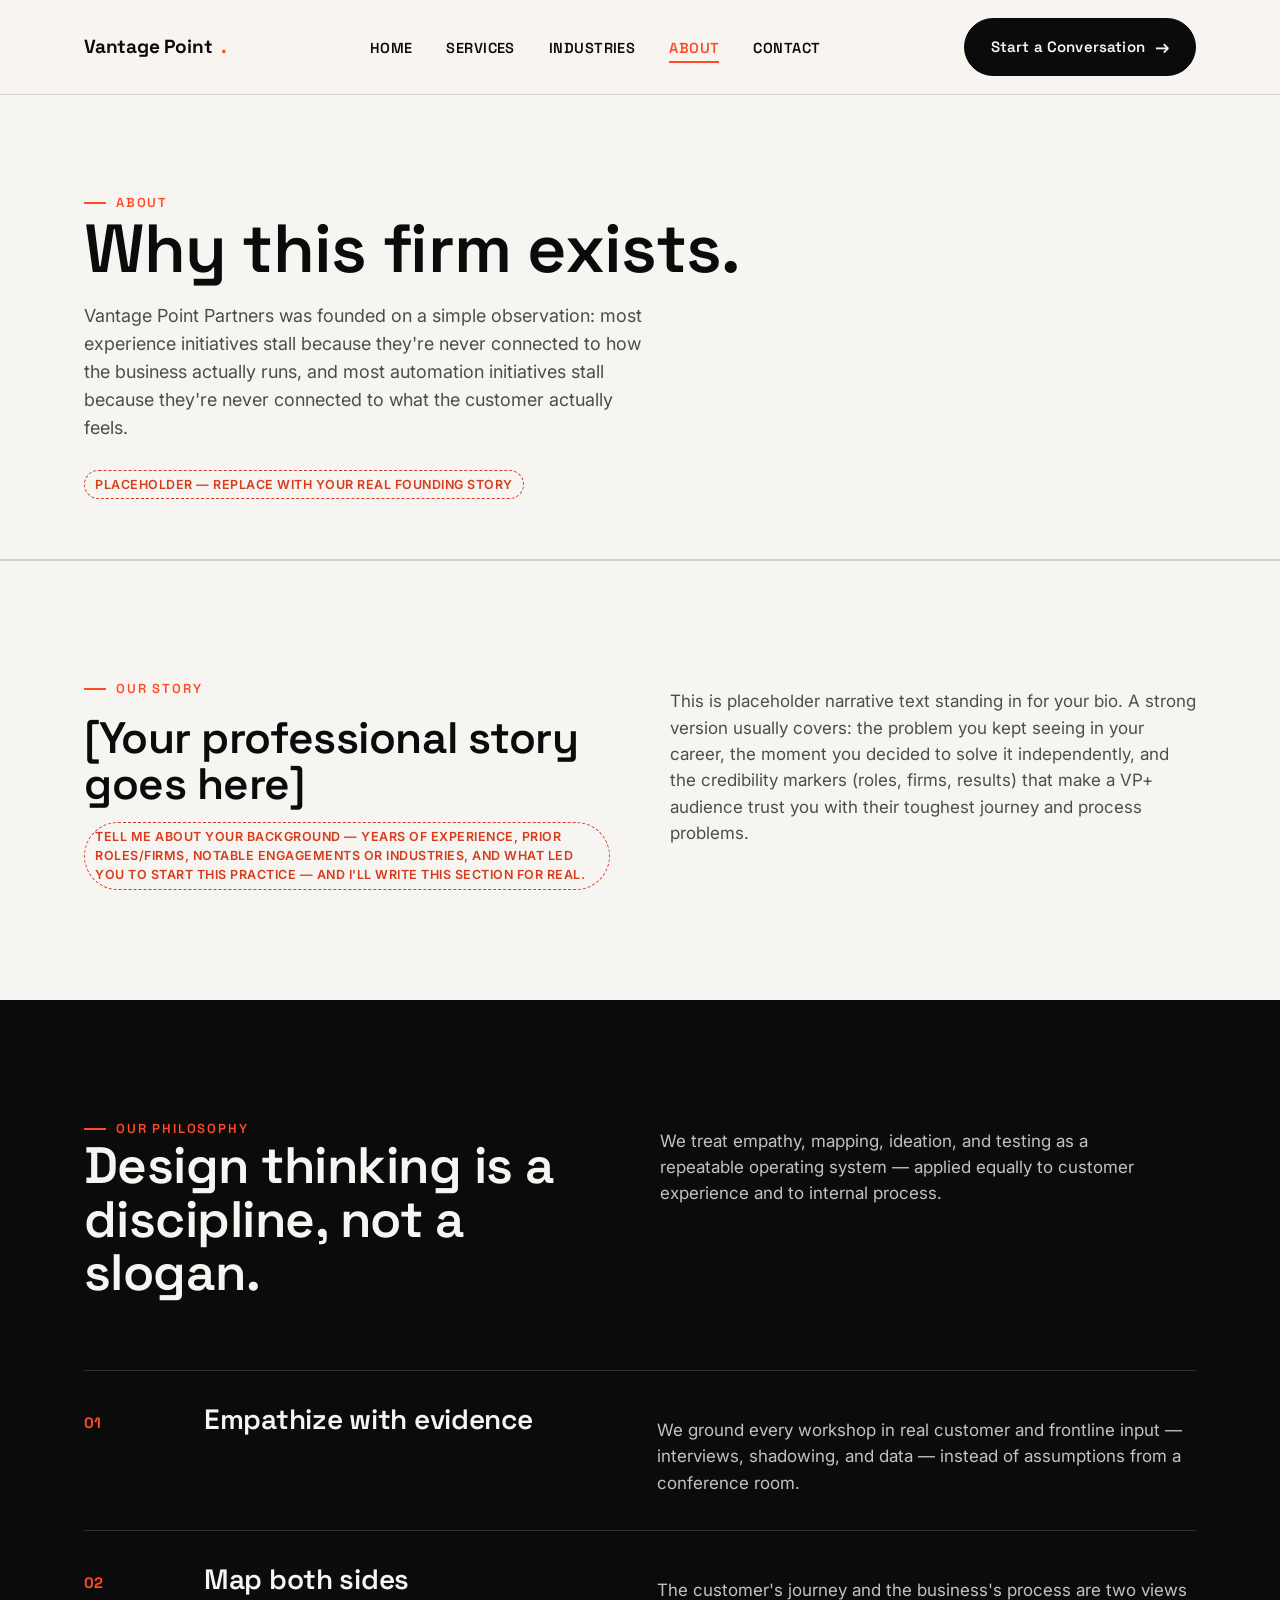
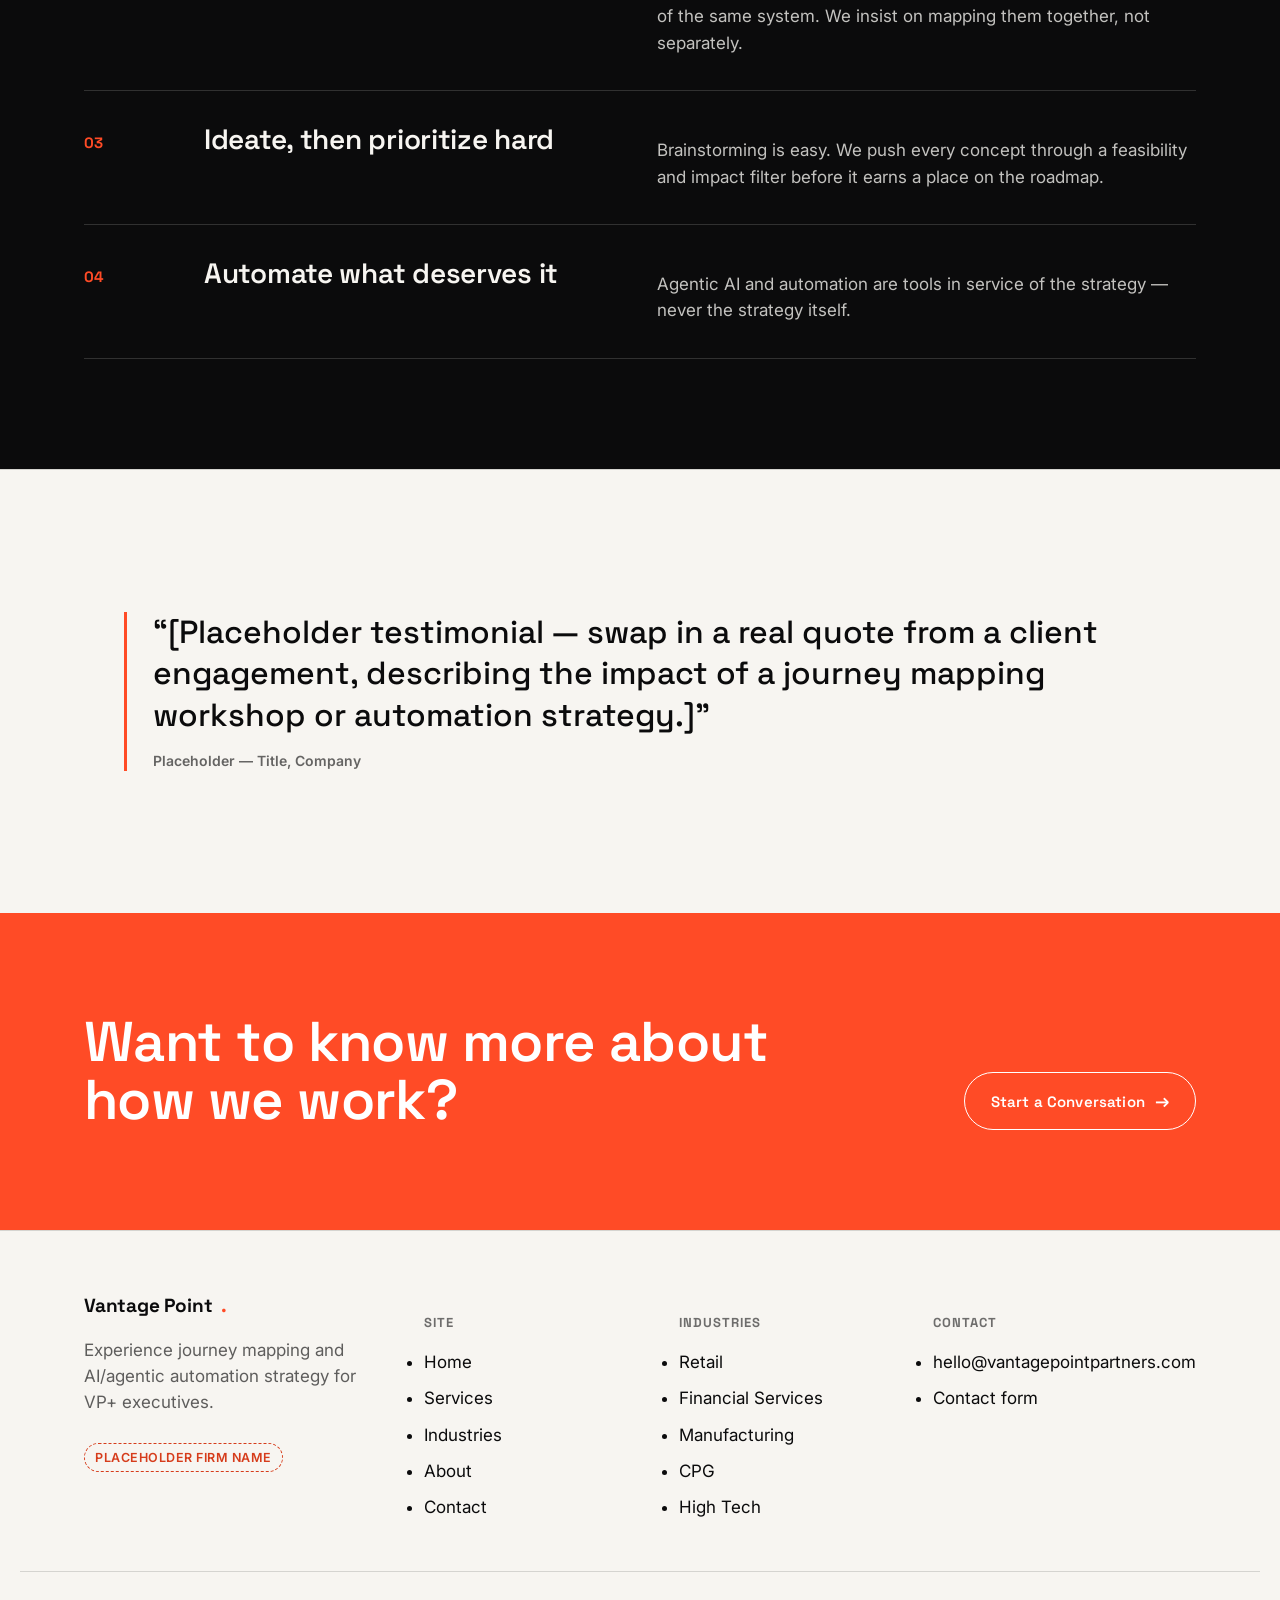
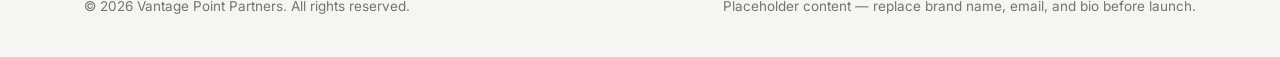
==== about.html @ 5ef2bce4 "Add initial consulting website (frog.co-inspired multi-page site) Five-page static site: Home, Servi" ====
<!DOCTYPE html>
<html lang="en">
<head>
<meta charset="UTF-8">
<meta name="viewport" content="width=device-width, initial-scale=1.0">
<title>About — Vantage Point Partners</title>
<meta name="description" content="Our story, approach, and philosophy behind design-thinking experience workshops and AI automation strategy.">
<link rel="icon" href="data:image/svg+xml,<svg xmlns=%22http://www.w3.org/2000/svg%22 viewBox=%220 0 100 100%22><rect width=%22100%22 height=%22100%22 fill=%22%230b0b0c%22/><rect x=%2246%22 y=%2218%22 width=%228%22 height=%2264%22 fill=%22%23ff4b26%22/></svg>">
<link rel="preconnect" href="https://fonts.googleapis.com">
<link rel="preconnect" href="https://fonts.gstatic.com" crossorigin>
<link href="https://fonts.googleapis.com/css2?family=Inter:wght@400;500;600;700&family=Space+Grotesk:wght@500;600;700&display=swap" rel="stylesheet">
<link rel="stylesheet" href="styles.css">
</head>
<body>

<header class="site-header">
  <nav class="nav">
    <a class="brand" href="index.html">Vantage Point<span class="dot">.</span></a>
    <ul class="nav-links" id="nav-links">
      <li><a href="index.html">Home</a></li>
      <li><a href="services.html">Services</a></li>
      <li><a href="industries.html">Industries</a></li>
      <li><a href="about.html" aria-current="page">About</a></li>
      <li><a href="contact.html">Contact</a></li>
    </ul>
    <div class="nav-cta">
      <a class="btn btn-solid" href="contact.html">Start a Conversation <span class="btn-arrow">&rarr;</span></a>
      <button class="nav-toggle" aria-label="Toggle menu" aria-expanded="false">
        <span></span><span></span><span></span>
      </button>
    </div>
  </nav>
</header>

<main>

  <section class="page-hero">
    <div class="wrap">
      <span class="eyebrow">About</span>
      <h1>Why this firm exists.</h1>
      <p class="lede">Vantage Point Partners was founded on a simple observation: most experience initiatives stall because they're never connected to how the business actually runs, and most automation initiatives stall because they're never connected to what the customer actually feels.</p>
      <span class="placeholder-flag">Placeholder — replace with your real founding story</span>
    </div>
  </section>

  <section class="section-border-top">
    <div class="wrap split">
      <div>
        <span class="eyebrow">Our Story</span>
        <h2 style="font-size:clamp(28px,3.6vw,44px); margin-top:16px;">[Your professional story goes here]</h2>
        <div class="placeholder-flag" style="margin-top:14px;">
          Tell me about your background — years of experience, prior roles/firms, notable engagements or industries, and what led you to start this practice — and I'll write this section for real.
        </div>
      </div>
      <div>
        <p style="color:color-mix(in srgb, var(--ink) 72%, var(--paper)); max-width:56ch;">
          This is placeholder narrative text standing in for your bio. A strong version usually covers: the problem you kept seeing in your career, the moment you decided to solve it independently, and the credibility markers (roles, firms, results) that make a VP+ audience trust you with their toughest journey and process problems.
        </p>
      </div>
    </div>
  </section>

  <!-- Philosophy -->
  <section class="section-dark section-border-top">
    <div class="wrap">
      <div class="section-head">
        <div>
          <span class="eyebrow">Our Philosophy</span>
          <h2>Design thinking is a discipline, not a slogan.</h2>
        </div>
        <p class="desc">We treat empathy, mapping, ideation, and testing as a repeatable operating system — applied equally to customer experience and to internal process.</p>
      </div>
      <div class="row-list">
        <div class="row-item">
          <span class="idx">01</span>
          <h3>Empathize with evidence</h3>
          <p>We ground every workshop in real customer and frontline input — interviews, shadowing, and data — instead of assumptions from a conference room.</p>
        </div>
        <div class="row-item">
          <span class="idx">02</span>
          <h3>Map both sides</h3>
          <p>The customer's journey and the business's process are two views of the same system. We insist on mapping them together, not separately.</p>
        </div>
        <div class="row-item">
          <span class="idx">03</span>
          <h3>Ideate, then prioritize hard</h3>
          <p>Brainstorming is easy. We push every concept through a feasibility and impact filter before it earns a place on the roadmap.</p>
        </div>
        <div class="row-item">
          <span class="idx">04</span>
          <h3>Automate what deserves it</h3>
          <p>Agentic AI and automation are tools in service of the strategy — never the strategy itself.</p>
        </div>
      </div>
    </div>
  </section>

  <section class="section-border-top">
    <div class="wrap">
      <blockquote class="pull-quote">
        &ldquo;[Placeholder testimonial — swap in a real quote from a client engagement, describing the impact of a journey mapping workshop or automation strategy.]&rdquo;
        <cite>Placeholder — Title, Company</cite>
      </blockquote>
    </div>
  </section>

  <section class="banner">
    <div class="wrap banner-row">
      <h2>Want to know more about how we work?</h2>
      <a class="btn" href="contact.html">Start a Conversation <span class="btn-arrow">&rarr;</span></a>
    </div>
  </section>

</main>

<footer class="site-footer">
  <div class="wrap footer-grid">
    <div>
      <a class="brand" href="index.html">Vantage Point<span class="dot">.</span></a>
      <p style="margin-top:16px; max-width:32ch; color:color-mix(in srgb, var(--ink) 65%, var(--paper));">Experience journey mapping and AI/agentic automation strategy for VP+ executives.</p>
      <span class="placeholder-flag">Placeholder firm name</span>
    </div>
    <div>
      <h5>Site</h5>
      <ul>
        <li><a href="index.html">Home</a></li>
        <li><a href="services.html">Services</a></li>
        <li><a href="industries.html">Industries</a></li>
        <li><a href="about.html">About</a></li>
        <li><a href="contact.html">Contact</a></li>
      </ul>
    </div>
    <div>
      <h5>Industries</h5>
      <ul>
        <li><a href="industries.html#retail">Retail</a></li>
        <li><a href="industries.html#financial-services">Financial Services</a></li>
        <li><a href="industries.html#manufacturing">Manufacturing</a></li>
        <li><a href="industries.html#cpg">CPG</a></li>
        <li><a href="industries.html#high-tech">High Tech</a></li>
      </ul>
    </div>
    <div>
      <h5>Contact</h5>
      <ul>
        <li><a href="mailto:hello@vantagepointpartners.com">hello@vantagepointpartners.com</a></li>
        <li><a href="contact.html">Contact form</a></li>
      </ul>
    </div>
  </div>
  <div class="wrap footer-bottom">
    <span>&copy; 2026 Vantage Point Partners. All rights reserved.</span>
    <span>Placeholder content — replace brand name, email, and bio before launch.</span>
  </div>
</footer>

<script src="script.js"></script>
</body>
</html>
---- styles.css ----
/* ==========================================================================
   Vantage Point Partners — shared design system
   PLACEHOLDER BRAND: "Vantage Point Partners" is a placeholder name.
   Swap it via find-and-replace across all .html files once you have a real
   firm name, then update --brand-name usage sites as needed.
   ========================================================================== */

:root {
  --ink: #0b0b0c;
  --paper: #f7f5f1;
  --paper-2: #efeae2;
  --white: #ffffff;
  --signal: #ff4b26;
  --signal-dim: #d63c1b;
  --line: rgba(11, 11, 12, 0.14);
  --line-strong: rgba(11, 11, 12, 0.28);

  --font-display: "Space Grotesk", "Helvetica Neue", Arial, sans-serif;
  --font-body: "Inter", "Helvetica Neue", Arial, sans-serif;

  --max: 1240px;
  --gutter: clamp(20px, 5vw, 64px);
}

@media (prefers-color-scheme: dark) {
  :root:not([data-theme="light"]) {
    --ink: #f2f0ec;
    --paper: #0b0b0c;
    --paper-2: #161617;
    --white: #131313;
    --line: rgba(242, 240, 236, 0.16);
    --line-strong: rgba(242, 240, 236, 0.3);
  }
}
:root[data-theme="dark"] {
  --ink: #f2f0ec;
  --paper: #0b0b0c;
  --paper-2: #161617;
  --white: #131313;
  --line: rgba(242, 240, 236, 0.16);
  --line-strong: rgba(242, 240, 236, 0.3);
}

* { box-sizing: border-box; }
html { scroll-behavior: smooth; }
body {
  margin: 0;
  background: var(--paper);
  color: var(--ink);
  font-family: var(--font-body);
  font-size: 17px;
  line-height: 1.55;
  -webkit-font-smoothing: antialiased;
}

h1, h2, h3, h4 {
  font-family: var(--font-display);
  font-weight: 600;
  line-height: 1.05;
  margin: 0;
  letter-spacing: -0.01em;
}

a { color: inherit; text-decoration: none; }
img { max-width: 100%; display: block; }
ul { margin: 0; padding: 0; }

.wrap {
  max-width: var(--max);
  margin: 0 auto;
  padding: 0 var(--gutter);
}

.eyebrow {
  display: inline-flex;
  align-items: center;
  gap: 10px;
  font-family: var(--font-display);
  font-size: 13px;
  font-weight: 600;
  letter-spacing: 0.14em;
  text-transform: uppercase;
  color: var(--signal);
}
.eyebrow::before {
  content: "";
  width: 22px;
  height: 2px;
  background: var(--signal);
  display: inline-block;
}

.btn {
  display: inline-flex;
  align-items: center;
  gap: 10px;
  font-family: var(--font-display);
  font-weight: 600;
  font-size: 15px;
  letter-spacing: 0.01em;
  padding: 14px 26px;
  border-radius: 999px;
  border: 1.5px solid var(--ink);
  background: transparent;
  color: var(--ink);
  cursor: pointer;
  transition: transform 0.18s ease, background 0.18s ease, color 0.18s ease;
}
.btn:hover { transform: translateY(-2px); }
.btn-solid {
  background: var(--ink);
  color: var(--paper);
  border-color: var(--ink);
}
.btn-signal {
  background: var(--signal);
  border-color: var(--signal);
  color: var(--white);
}
.btn-signal:hover { background: var(--signal-dim); }
.btn-arrow { font-size: 18px; transition: transform 0.18s ease; }
.btn:hover .btn-arrow { transform: translateX(3px); }

/* ---------- Header / Nav ---------- */
.site-header {
  position: sticky;
  top: 0;
  z-index: 100;
  background: color-mix(in srgb, var(--paper) 88%, transparent);
  backdrop-filter: saturate(160%) blur(10px);
  border-bottom: 1px solid var(--line);
}
.nav {
  display: flex;
  align-items: center;
  justify-content: space-between;
  padding: 18px var(--gutter);
  max-width: var(--max);
  margin: 0 auto;
}
.brand {
  font-family: var(--font-display);
  font-weight: 700;
  font-size: 19px;
  letter-spacing: -0.01em;
  display: flex;
  align-items: baseline;
  gap: 8px;
}
.brand .dot { color: var(--signal); }

.nav-links {
  display: flex;
  align-items: center;
  gap: 34px;
  list-style: none;
}
.nav-links a {
  font-family: var(--font-display);
  font-weight: 600;
  font-size: 14.5px;
  letter-spacing: 0.03em;
  text-transform: uppercase;
  position: relative;
  padding: 6px 0;
}
.nav-links a::after {
  content: "";
  position: absolute;
  left: 0; bottom: 0;
  width: 0; height: 2px;
  background: var(--signal);
  transition: width 0.2s ease;
}
.nav-links a:hover::after,
.nav-links a[aria-current="page"]::after { width: 100%; }
.nav-links a[aria-current="page"] { color: var(--signal); }

.nav-cta { display: flex; align-items: center; gap: 18px; }
.nav-toggle {
  display: none;
  flex-direction: column;
  gap: 5px;
  background: none;
  border: none;
  cursor: pointer;
  padding: 6px;
}
.nav-toggle span {
  width: 24px; height: 2px; background: var(--ink); display: block;
}

@media (max-width: 900px) {
  .nav-links {
    position: fixed; inset: 68px 0 0 0;
    background: var(--paper);
    flex-direction: column;
    align-items: flex-start;
    gap: 0;
    padding: 10px var(--gutter) 40px;
    transform: translateY(-8px);
    opacity: 0;
    pointer-events: none;
    transition: opacity 0.2s ease, transform 0.2s ease;
    border-bottom: 1px solid var(--line);
  }
  .nav-links.open { opacity: 1; transform: translateY(0); pointer-events: auto; }
  .nav-links li { width: 100%; border-bottom: 1px solid var(--line); }
  .nav-links a { display: block; padding: 18px 0; font-size: 17px; }
  .nav-toggle { display: flex; }
  .nav-cta .btn-solid { display: none; }
}

/* ---------- Hero ---------- */
.hero {
  padding: clamp(60px, 10vw, 130px) 0 clamp(50px, 8vw, 90px);
  border-bottom: 1px solid var(--line);
}
.hero-grid {
  display: grid;
  grid-template-columns: 1.4fr 1fr;
  gap: 48px;
  align-items: end;
}
.hero h1 {
  font-size: clamp(42px, 6.2vw, 88px);
  letter-spacing: -0.02em;
}
.hero .lede {
  font-size: clamp(17px, 1.6vw, 20px);
  max-width: 46ch;
  color: color-mix(in srgb, var(--ink) 74%, var(--paper));
  margin-top: 22px;
}
.hero-actions {
  display: flex;
  gap: 16px;
  margin-top: 34px;
  flex-wrap: wrap;
}
.hero-aside {
  display: flex;
  flex-direction: column;
  gap: 16px;
  padding-bottom: 6px;
}
.stat {
  border-top: 1px solid var(--line-strong);
  padding-top: 12px;
}
.stat .num {
  font-family: var(--font-display);
  font-size: clamp(26px, 3vw, 34px);
  font-weight: 700;
  color: var(--signal);
}
.stat .label {
  font-size: 13.5px;
  color: color-mix(in srgb, var(--ink) 62%, var(--paper));
}

@media (max-width: 820px) {
  .hero-grid { grid-template-columns: 1fr; }
}

/* ---------- Section scaffolding ---------- */
section { padding: clamp(60px, 9vw, 110px) 0; }
.section-border-top { border-top: 1px solid var(--line); }
.section-dark {
  background: var(--ink);
  color: var(--paper);
}
.section-dark .eyebrow { color: var(--signal); }
.section-head {
  display: grid;
  grid-template-columns: 1fr 1fr;
  gap: 40px;
  align-items: start;
  margin-bottom: clamp(40px, 6vw, 70px);
}
.section-head h2 {
  font-size: clamp(30px, 4vw, 52px);
}
.section-head .desc {
  font-size: 17px;
  color: color-mix(in srgb, var(--ink) 70%, var(--paper));
  max-width: 44ch;
}
.section-dark .section-head .desc { color: color-mix(in srgb, var(--paper) 78%, var(--ink)); }
@media (max-width: 820px) {
  .section-head { grid-template-columns: 1fr; }
}

/* ---------- Numbered rows (services / process) ---------- */
.row-list { border-top: 1px solid var(--line); }
.row-item {
  display: grid;
  grid-template-columns: 90px 1.1fr 1.4fr;
  gap: 30px;
  padding: 34px 0;
  border-bottom: 1px solid var(--line);
  align-items: start;
}
.row-item .idx {
  font-family: var(--font-display);
  font-weight: 700;
  font-size: 15px;
  color: var(--signal);
  padding-top: 6px;
}
.row-item h3 { font-size: clamp(22px, 2.4vw, 28px); }
.row-item p { margin: 12px 0 0; color: color-mix(in srgb, var(--ink) 72%, var(--paper)); }
.section-dark .row-item p { color: color-mix(in srgb, var(--paper) 78%, var(--ink)); }
.section-dark .row-list, .section-dark .row-item { border-color: rgba(247,245,241,0.16); }
@media (max-width: 820px) {
  .row-item { grid-template-columns: 1fr; gap: 12px; }
}

/* ---------- Card grid ---------- */
.card-grid {
  display: grid;
  grid-template-columns: repeat(3, 1fr);
  gap: 2px;
  background: var(--line);
  border: 1px solid var(--line);
}
.card {
  background: var(--paper);
  padding: 34px;
  display: flex;
  flex-direction: column;
  gap: 14px;
  min-height: 220px;
  transition: background 0.2s ease;
}
.card:hover { background: var(--paper-2); }
.card .tag {
  font-family: var(--font-display);
  font-size: 12.5px;
  font-weight: 700;
  letter-spacing: 0.1em;
  text-transform: uppercase;
  color: var(--signal);
}
.card h4 { font-size: 20px; }
.card p { margin: 0; font-size: 15px; color: color-mix(in srgb, var(--ink) 70%, var(--paper)); }
@media (max-width: 900px) {
  .card-grid { grid-template-columns: repeat(2, 1fr); }
}
@media (max-width: 640px) {
  .card-grid { grid-template-columns: 1fr; }
}

/* ---------- Industry strip ---------- */
.industry-grid {
  display: grid;
  grid-template-columns: repeat(5, 1fr);
  border-top: 1px solid var(--line);
  border-left: 1px solid var(--line);
}
.industry-cell {
  border-right: 1px solid var(--line);
  border-bottom: 1px solid var(--line);
  padding: 30px 22px;
  min-height: 190px;
  display: flex;
  flex-direction: column;
  justify-content: space-between;
  gap: 16px;
  position: relative;
  overflow: hidden;
}
.industry-cell::before {
  content: "";
  position: absolute; inset: 0;
  background: var(--signal);
  transform: translateY(101%);
  transition: transform 0.28s cubic-bezier(.4,0,.2,1);
  z-index: 0;
}
.industry-cell:hover::before { transform: translateY(0); }
.industry-cell > * { position: relative; z-index: 1; }
.industry-cell:hover { color: var(--white); }
.industry-cell .num { font-family: var(--font-display); font-size: 13px; color: var(--signal); font-weight: 700; }
.industry-cell:hover .num { color: var(--white); }
.industry-cell h4 { font-size: 18px; }
.industry-cell .mode {
  font-size: 12px;
  letter-spacing: 0.06em;
  text-transform: uppercase;
  color: color-mix(in srgb, var(--ink) 55%, var(--paper));
  font-weight: 600;
}
.industry-cell:hover .mode { color: rgba(255,255,255,0.85); }
@media (max-width: 980px) { .industry-grid { grid-template-columns: repeat(2, 1fr); } }
@media (max-width: 560px) { .industry-grid { grid-template-columns: 1fr; } }

/* ---------- Pull quote / CTA banner ---------- */
.banner {
  background: var(--signal);
  color: var(--white);
  padding: clamp(60px, 8vw, 100px) 0;
}
.banner h2 {
  font-size: clamp(30px, 4.4vw, 56px);
  max-width: 22ch;
}
.banner-row {
  display: flex;
  justify-content: space-between;
  align-items: flex-end;
  gap: 30px;
  flex-wrap: wrap;
}
.banner .btn { border-color: var(--white); color: var(--white); }
.banner .btn:hover { background: var(--white); color: var(--signal); }

/* ---------- Process timeline (services page) ---------- */
.timeline { position: relative; padding-left: 26px; border-left: 2px solid var(--line-strong); }
.tl-item { padding-bottom: 44px; position: relative; }
.tl-item:last-child { padding-bottom: 0; }
.tl-item::before {
  content: "";
  position: absolute; left: -32px; top: 4px;
  width: 12px; height: 12px; border-radius: 50%;
  background: var(--signal);
  border: 3px solid var(--paper);
}
.tl-item .tl-label {
  font-family: var(--font-display);
  font-weight: 700;
  font-size: 13px;
  letter-spacing: 0.08em;
  text-transform: uppercase;
  color: var(--signal);
  margin-bottom: 6px;
  display: block;
}
.tl-item h3 { font-size: 22px; margin-bottom: 8px; }
.tl-item p { color: color-mix(in srgb, var(--ink) 72%, var(--paper)); max-width: 62ch; }

/* ---------- Two-col text block ---------- */
.split {
  display: grid;
  grid-template-columns: 1fr 1fr;
  gap: 60px;
  align-items: start;
}
@media (max-width: 820px) { .split { grid-template-columns: 1fr; } }

.pull-quote {
  font-family: var(--font-display);
  font-size: clamp(22px, 2.6vw, 32px);
  font-weight: 500;
  line-height: 1.3;
  border-left: 3px solid var(--signal);
  padding-left: 26px;
}
.pull-quote cite {
  display: block;
  margin-top: 16px;
  font-family: var(--font-body);
  font-style: normal;
  font-size: 14px;
  font-weight: 600;
  color: color-mix(in srgb, var(--ink) 62%, var(--paper));
}

.placeholder-flag {
  display: inline-block;
  margin-top: 10px;
  font-size: 12.5px;
  font-weight: 600;
  letter-spacing: 0.04em;
  text-transform: uppercase;
  color: var(--signal-dim);
  border: 1px dashed var(--signal-dim);
  padding: 4px 10px;
  border-radius: 999px;
}

/* ---------- Value list (checkmarks) ---------- */
.check-list { list-style: none; display: flex; flex-direction: column; gap: 16px; }
.check-list li { display: flex; gap: 14px; align-items: flex-start; }
.check-list .mark {
  flex-shrink: 0;
  width: 22px; height: 22px;
  border-radius: 50%;
  background: var(--signal);
  color: var(--white);
  font-size: 13px;
  display: flex; align-items: center; justify-content: center;
  font-weight: 700;
  margin-top: 2px;
}

/* ---------- Contact page ---------- */
.contact-grid {
  display: grid;
  grid-template-columns: 1fr 1.15fr;
  gap: 60px;
}
@media (max-width: 900px) { .contact-grid { grid-template-columns: 1fr; } }

.contact-info dl {
  margin: 28px 0 0;
  display: flex;
  flex-direction: column;
  gap: 18px;
}
.contact-info dt {
  font-family: var(--font-display);
  font-size: 12.5px;
  letter-spacing: 0.08em;
  text-transform: uppercase;
  color: var(--signal);
  font-weight: 700;
}
.contact-info dd {
  margin: 4px 0 0;
  font-size: 17px;
}

.form-field { margin-bottom: 22px; }
.form-field label {
  display: block;
  font-family: var(--font-display);
  font-size: 13px;
  font-weight: 600;
  letter-spacing: 0.04em;
  text-transform: uppercase;
  margin-bottom: 8px;
}
.form-field input,
.form-field select,
.form-field textarea {
  width: 100%;
  border: none;
  border-bottom: 1.5px solid var(--line-strong);
  background: transparent;
  padding: 12px 2px;
  font-family: var(--font-body);
  font-size: 16px;
  color: var(--ink);
  transition: border-color 0.18s ease;
}
.form-field input:focus,
.form-field select:focus,
.form-field textarea:focus {
  outline: none;
  border-color: var(--signal);
}
.form-row { display: grid; grid-template-columns: 1fr 1fr; gap: 20px; }
@media (max-width: 560px) { .form-row { grid-template-columns: 1fr; } }
.form-note {
  font-size: 13.5px;
  color: color-mix(in srgb, var(--ink) 60%, var(--paper));
  margin-top: 14px;
}
.form-status {
  margin-top: 18px;
  font-size: 14.5px;
  font-weight: 600;
  display: none;
}
.form-status.visible { display: block; }
.form-status.ok { color: #1a7f4b; }
.form-status.err { color: var(--signal-dim); }

/* ---------- Footer ---------- */
.site-footer {
  border-top: 1px solid var(--line);
  padding: 60px 0 40px;
}
.footer-grid {
  display: grid;
  grid-template-columns: 1.4fr 1fr 1fr 1fr;
  gap: 40px;
}
.footer-grid h5 {
  font-family: var(--font-display);
  font-size: 13px;
  letter-spacing: 0.08em;
  text-transform: uppercase;
  margin-bottom: 16px;
  color: color-mix(in srgb, var(--ink) 58%, var(--paper));
}
.footer-grid ul { display: flex; flex-direction: column; gap: 10px; }
.footer-grid a:hover { color: var(--signal); }
.footer-bottom {
  margin-top: 50px;
  padding-top: 24px;
  border-top: 1px solid var(--line);
  display: flex;
  justify-content: space-between;
  flex-wrap: wrap;
  gap: 12px;
  font-size: 13.5px;
  color: color-mix(in srgb, var(--ink) 55%, var(--paper));
}
@media (max-width: 820px) {
  .footer-grid { grid-template-columns: 1fr 1fr; }
}

/* ---------- Page hero (non-home) ---------- */
.page-hero {
  padding: clamp(50px, 8vw, 90px) 0 clamp(40px, 6vw, 60px);
  border-bottom: 1px solid var(--line);
}
.page-hero h1 { font-size: clamp(38px, 5.6vw, 68px); max-width: 18ch; }
.page-hero .lede { margin-top: 18px; font-size: 18px; max-width: 52ch; color: color-mix(in srgb, var(--ink) 72%, var(--paper)); }
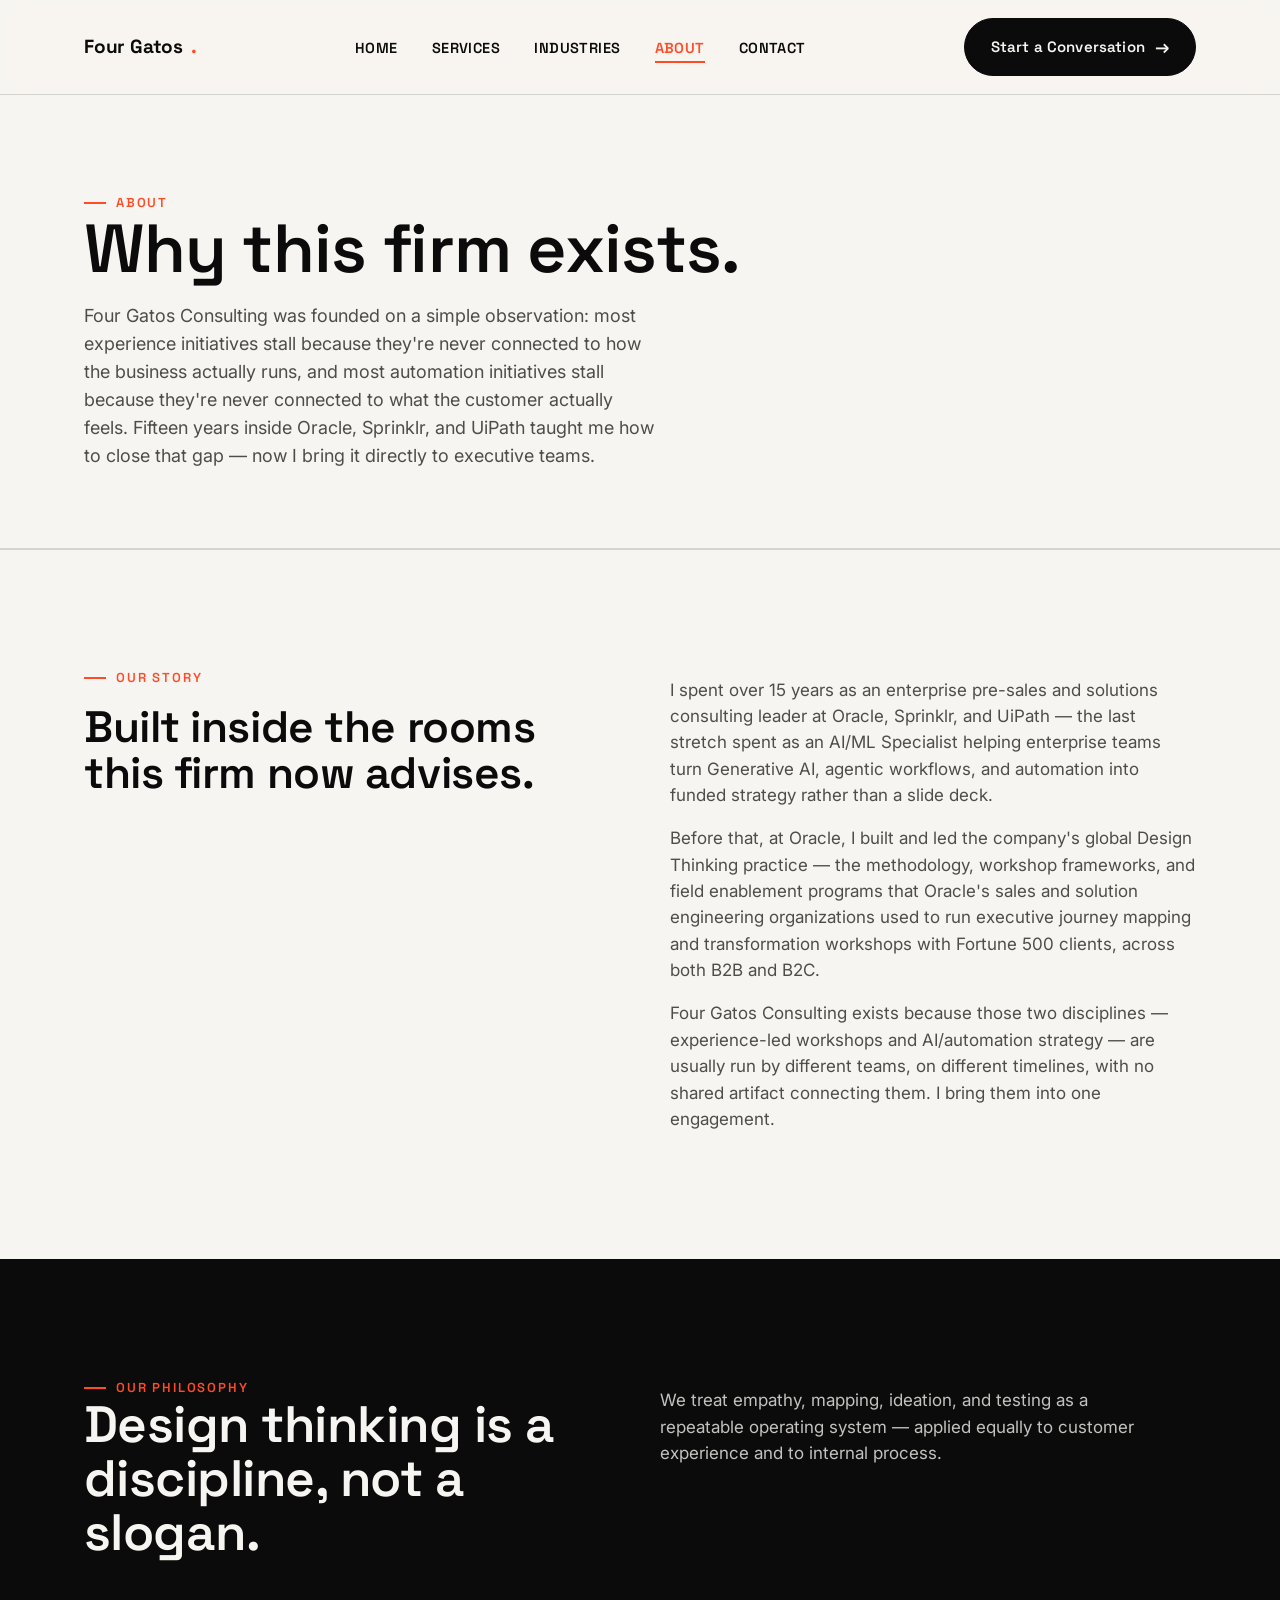
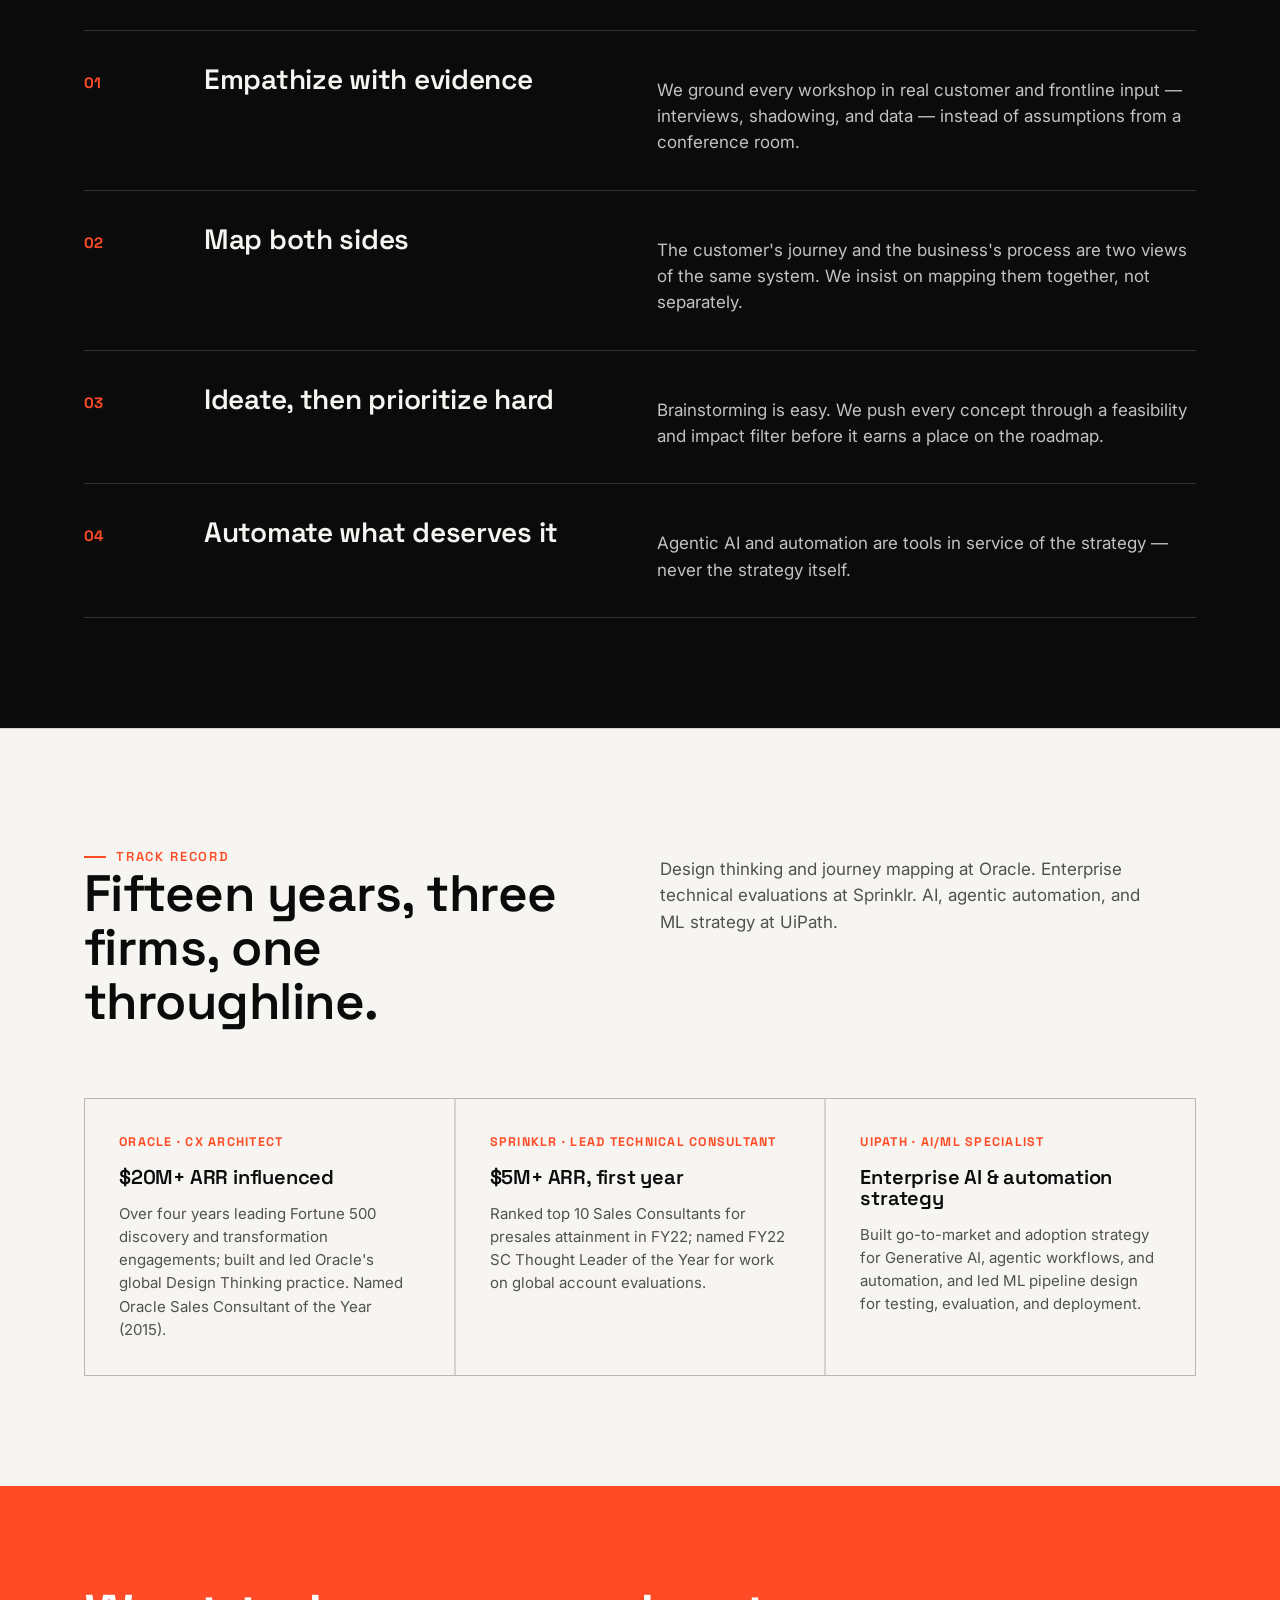
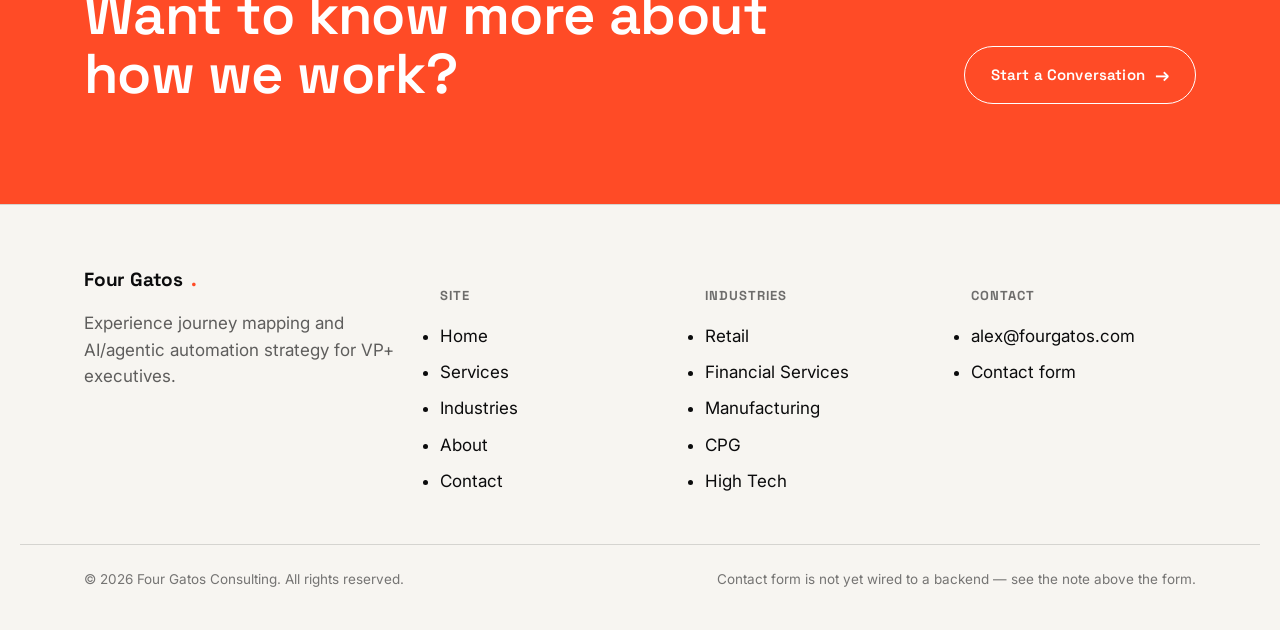
==== commit c831de20: "Lock in real firm name, contact email, and founder bio Rename placeholder brand to Four Gatos Consul" ====
--- a/about.html
+++ b/about.html
@@ -3,7 +3,7 @@
 <head>
 <meta charset="UTF-8">
 <meta name="viewport" content="width=device-width, initial-scale=1.0">
-<title>About — Vantage Point Partners</title>
+<title>About — Four Gatos Consulting</title>
 <meta name="description" content="Our story, approach, and philosophy behind design-thinking experience workshops and AI automation strategy.">
 <link rel="icon" href="data:image/svg+xml,<svg xmlns=%22http://www.w3.org/2000/svg%22 viewBox=%220 0 100 100%22><rect width=%22100%22 height=%22100%22 fill=%22%230b0b0c%22/><rect x=%2246%22 y=%2218%22 width=%228%22 height=%2264%22 fill=%22%23ff4b26%22/></svg>">
 <link rel="preconnect" href="https://fonts.googleapis.com">
@@ -15,7 +15,7 @@
 
 <header class="site-header">
   <nav class="nav">
-    <a class="brand" href="index.html">Vantage Point<span class="dot">.</span></a>
+    <a class="brand" href="index.html">Four Gatos<span class="dot">.</span></a>
     <ul class="nav-links" id="nav-links">
       <li><a href="index.html">Home</a></li>
       <li><a href="services.html">Services</a></li>
@@ -38,8 +38,7 @@
     <div class="wrap">
       <span class="eyebrow">About</span>
       <h1>Why this firm exists.</h1>
-      <p class="lede">Vantage Point Partners was founded on a simple observation: most experience initiatives stall because they're never connected to how the business actually runs, and most automation initiatives stall because they're never connected to what the customer actually feels.</p>
-      <span class="placeholder-flag">Placeholder — replace with your real founding story</span>
+      <p class="lede">Four Gatos Consulting was founded on a simple observation: most experience initiatives stall because they're never connected to how the business actually runs, and most automation initiatives stall because they're never connected to what the customer actually feels. Fifteen years inside Oracle, Sprinklr, and UiPath taught me how to close that gap — now I bring it directly to executive teams.</p>
     </div>
   </section>
 
@@ -47,14 +46,17 @@
     <div class="wrap split">
       <div>
         <span class="eyebrow">Our Story</span>
-        <h2 style="font-size:clamp(28px,3.6vw,44px); margin-top:16px;">[Your professional story goes here]</h2>
-        <div class="placeholder-flag" style="margin-top:14px;">
-          Tell me about your background — years of experience, prior roles/firms, notable engagements or industries, and what led you to start this practice — and I'll write this section for real.
-        </div>
+        <h2 style="font-size:clamp(28px,3.6vw,44px); margin-top:16px;">Built inside the rooms this firm now advises.</h2>
       </div>
       <div>
         <p style="color:color-mix(in srgb, var(--ink) 72%, var(--paper)); max-width:56ch;">
-          This is placeholder narrative text standing in for your bio. A strong version usually covers: the problem you kept seeing in your career, the moment you decided to solve it independently, and the credibility markers (roles, firms, results) that make a VP+ audience trust you with their toughest journey and process problems.
+          I spent over 15 years as an enterprise pre-sales and solutions consulting leader at Oracle, Sprinklr, and UiPath — the last stretch spent as an AI/ML Specialist helping enterprise teams turn Generative AI, agentic workflows, and automation into funded strategy rather than a slide deck.
+        </p>
+        <p style="color:color-mix(in srgb, var(--ink) 72%, var(--paper)); max-width:56ch; margin-top:16px;">
+          Before that, at Oracle, I built and led the company's global Design Thinking practice — the methodology, workshop frameworks, and field enablement programs that Oracle's sales and solution engineering organizations used to run executive journey mapping and transformation workshops with Fortune 500 clients, across both B2B and B2C.
+        </p>
+        <p style="color:color-mix(in srgb, var(--ink) 72%, var(--paper)); max-width:56ch; margin-top:16px;">
+          Four Gatos Consulting exists because those two disciplines — experience-led workshops and AI/automation strategy — are usually run by different teams, on different timelines, with no shared artifact connecting them. I bring them into one engagement.
         </p>
       </div>
     </div>
@@ -97,10 +99,30 @@
 
   <section class="section-border-top">
     <div class="wrap">
-      <blockquote class="pull-quote">
-        &ldquo;[Placeholder testimonial — swap in a real quote from a client engagement, describing the impact of a journey mapping workshop or automation strategy.]&rdquo;
-        <cite>Placeholder — Title, Company</cite>
-      </blockquote>
+      <div class="section-head">
+        <div>
+          <span class="eyebrow">Track Record</span>
+          <h2>Fifteen years, three firms, one throughline.</h2>
+        </div>
+        <p class="desc">Design thinking and journey mapping at Oracle. Enterprise technical evaluations at Sprinklr. AI, agentic automation, and ML strategy at UiPath.</p>
+      </div>
+      <div class="card-grid">
+        <div class="card">
+          <span class="tag">Oracle · CX Architect</span>
+          <h4>$20M+ ARR influenced</h4>
+          <p>Over four years leading Fortune 500 discovery and transformation engagements; built and led Oracle's global Design Thinking practice. Named Oracle Sales Consultant of the Year (2015).</p>
+        </div>
+        <div class="card">
+          <span class="tag">Sprinklr · Lead Technical Consultant</span>
+          <h4>$5M+ ARR, first year</h4>
+          <p>Ranked top 10 Sales Consultants for presales attainment in FY22; named FY22 SC Thought Leader of the Year for work on global account evaluations.</p>
+        </div>
+        <div class="card">
+          <span class="tag">UiPath · AI/ML Specialist</span>
+          <h4>Enterprise AI &amp; automation strategy</h4>
+          <p>Built go-to-market and adoption strategy for Generative AI, agentic workflows, and automation, and led ML pipeline design for testing, evaluation, and deployment.</p>
+        </div>
+      </div>
     </div>
   </section>
 
@@ -116,9 +138,8 @@
 <footer class="site-footer">
   <div class="wrap footer-grid">
     <div>
-      <a class="brand" href="index.html">Vantage Point<span class="dot">.</span></a>
+      <a class="brand" href="index.html">Four Gatos<span class="dot">.</span></a>
       <p style="margin-top:16px; max-width:32ch; color:color-mix(in srgb, var(--ink) 65%, var(--paper));">Experience journey mapping and AI/agentic automation strategy for VP+ executives.</p>
-      <span class="placeholder-flag">Placeholder firm name</span>
     </div>
     <div>
       <h5>Site</h5>
@@ -143,14 +164,14 @@
     <div>
       <h5>Contact</h5>
       <ul>
-        <li><a href="mailto:hello@vantagepointpartners.com">hello@vantagepointpartners.com</a></li>
+        <li><a href="mailto:alex@fourgatos.com">alex@fourgatos.com</a></li>
         <li><a href="contact.html">Contact form</a></li>
       </ul>
     </div>
   </div>
   <div class="wrap footer-bottom">
-    <span>&copy; 2026 Vantage Point Partners. All rights reserved.</span>
-    <span>Placeholder content — replace brand name, email, and bio before launch.</span>
+    <span>&copy; 2026 Four Gatos Consulting. All rights reserved.</span>
+    <span>Contact form is not yet wired to a backend — see the note above the form.</span>
   </div>
 </footer>
 
--- a/styles.css
+++ b/styles.css
@@ -1,7 +1,5 @@
 /* ==========================================================================
-   Vantage Point Partners — shared design system
-   PLACEHOLDER BRAND: "Vantage Point Partners" is a placeholder name.
-   Swap it via find-and-replace across all .html files once you have a real
+   Four Gatos Consulting — shared design system
    firm name, then update --brand-name usage sites as needed.
    ========================================================================== */
 
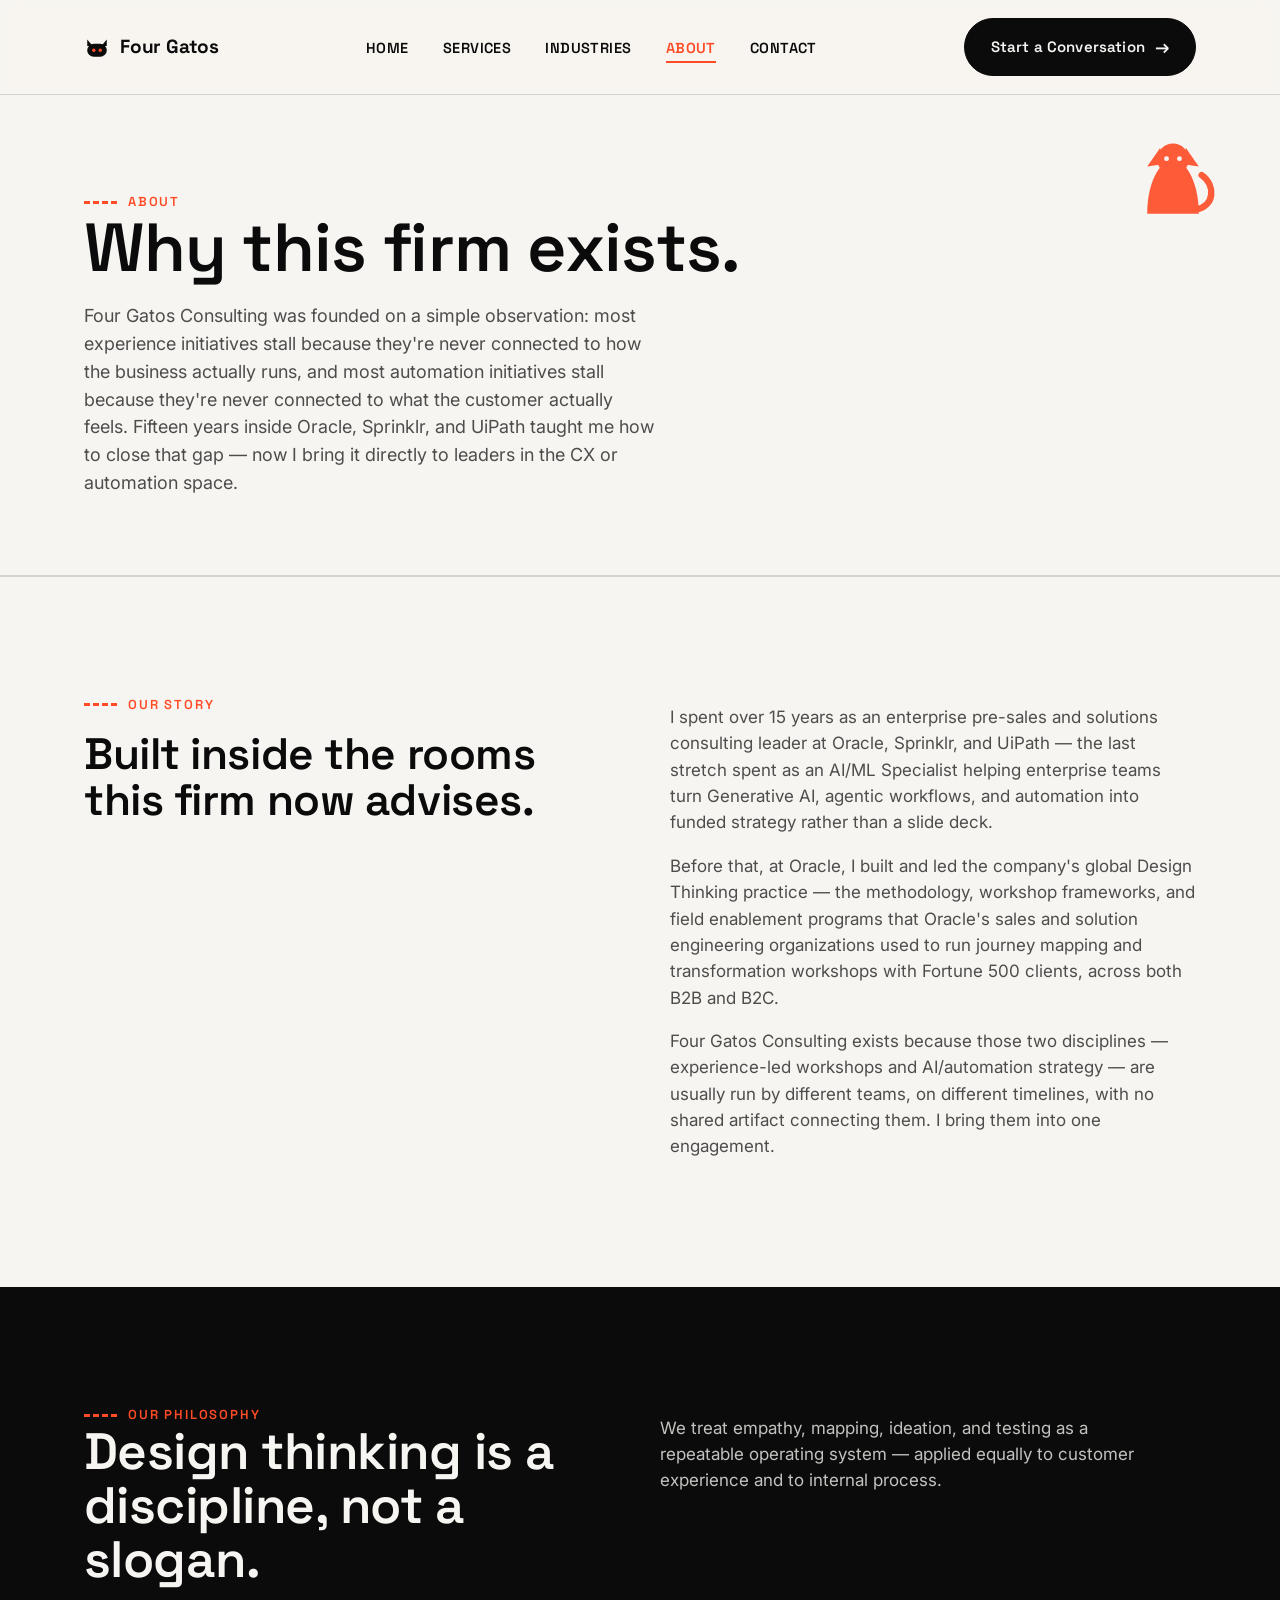
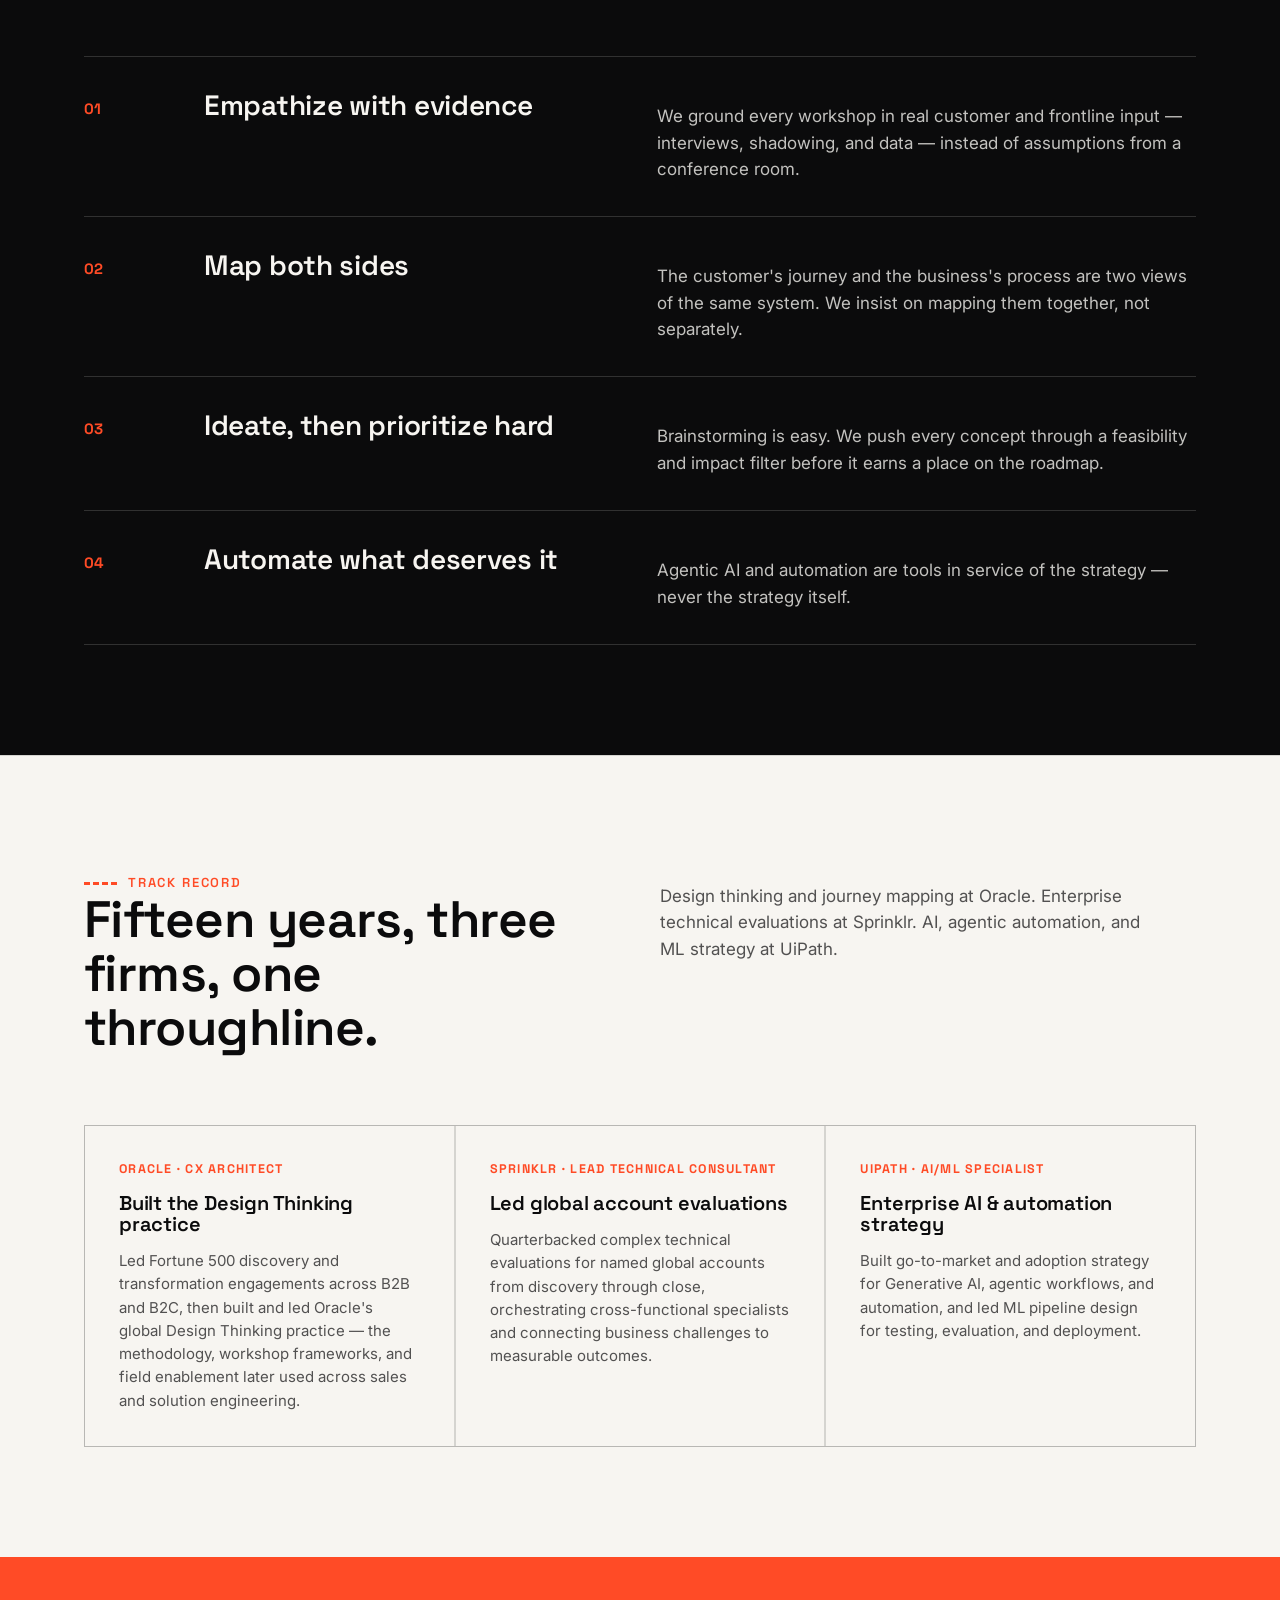
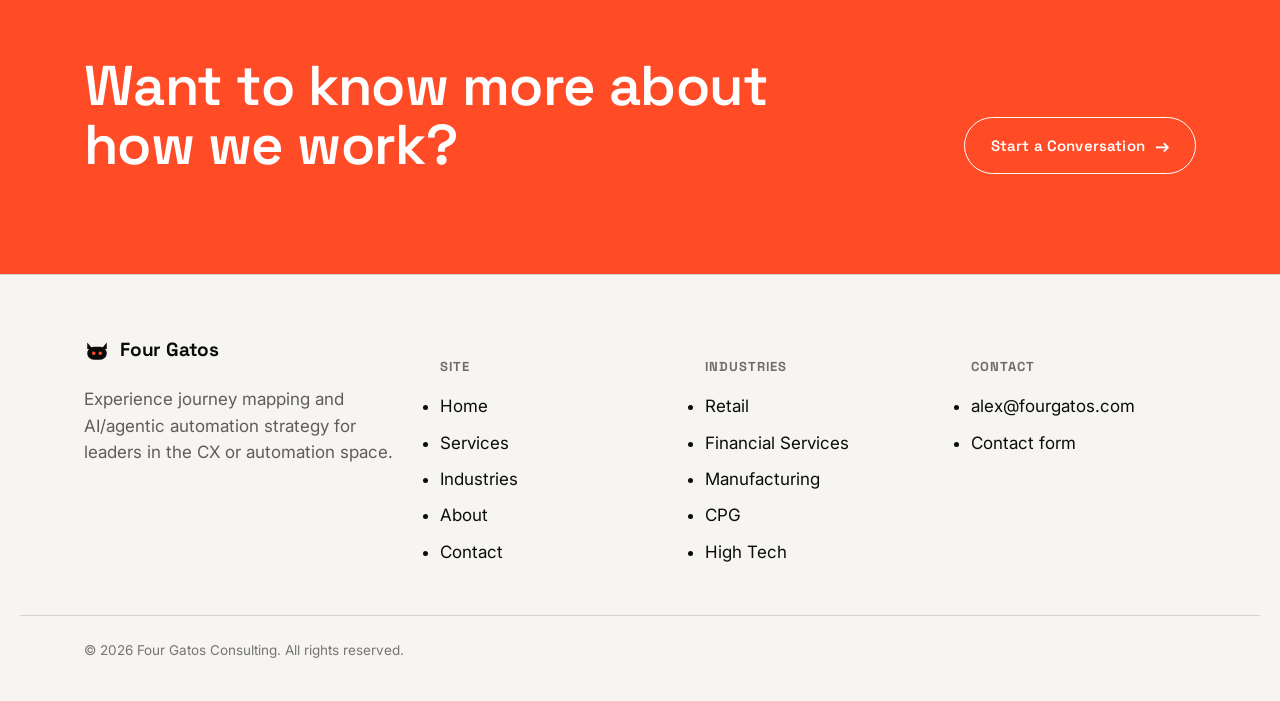
==== commit 5b1f3c1f: "Add Four Gatos cat mark branding, trim bio accolades, genericize persona copy - New flat-geometric c" ====
--- a/about.html
+++ b/about.html
@@ -5,7 +5,7 @@
 <meta name="viewport" content="width=device-width, initial-scale=1.0">
 <title>About — Four Gatos Consulting</title>
 <meta name="description" content="Our story, approach, and philosophy behind design-thinking experience workshops and AI automation strategy.">
-<link rel="icon" href="data:image/svg+xml,<svg xmlns=%22http://www.w3.org/2000/svg%22 viewBox=%220 0 100 100%22><rect width=%22100%22 height=%22100%22 fill=%22%230b0b0c%22/><rect x=%2246%22 y=%2218%22 width=%228%22 height=%2264%22 fill=%22%23ff4b26%22/></svg>">
+<link rel="icon" href="data:image/svg+xml,<svg xmlns=%22http://www.w3.org/2000/svg%22 viewBox=%220 0 48 48%22><rect width=%2248%22 height=%2248%22 rx=%2210%22 fill=%22%230b0b0c%22/><path d=%22M10 12 L18 22 L10 22 Z%22 fill=%22%23f7f5f1%22/><path d=%22M38 12 L38 22 L30 22 Z%22 fill=%22%23f7f5f1%22/><rect x=%2210%22 y=%2220%22 width=%2228%22 height=%2220%22 rx=%2210%22 fill=%22%23f7f5f1%22/><circle cx=%2220%22 cy=%2230%22 r=%222.6%22 fill=%22%23ff4b26%22/><circle cx=%2228%22 cy=%2230%22 r=%222.6%22 fill=%22%23ff4b26%22/></svg>">
 <link rel="preconnect" href="https://fonts.googleapis.com">
 <link rel="preconnect" href="https://fonts.gstatic.com" crossorigin>
 <link href="https://fonts.googleapis.com/css2?family=Inter:wght@400;500;600;700&family=Space+Grotesk:wght@500;600;700&display=swap" rel="stylesheet">
@@ -15,7 +15,7 @@
 
 <header class="site-header">
   <nav class="nav">
-    <a class="brand" href="index.html">Four Gatos<span class="dot">.</span></a>
+    <a class="brand" href="index.html"><svg class="brand-mark" viewBox="0 0 48 48" aria-hidden="true"><path class="cat-shape" d="M6 10 L16 22 L6 22 Z"/><path class="cat-shape" d="M42 10 L42 22 L32 22 Z"/><rect class="cat-shape" x="6" y="18" width="36" height="24" rx="12"/><circle class="cat-eye" cx="18" cy="30" r="3.2"/><circle class="cat-eye" cx="30" cy="30" r="3.2"/></svg>Four Gatos</a>
     <ul class="nav-links" id="nav-links">
       <li><a href="index.html">Home</a></li>
       <li><a href="services.html">Services</a></li>
@@ -34,11 +34,11 @@
 
 <main>
 
-  <section class="page-hero">
+  <section class="page-hero"><svg class="page-hero-mark" viewBox="0 0 120 120" aria-hidden="true"><path class="cat-tail" stroke-width="9" d="M92 104 C118 100 120 70 100 56"/><path class="cat-shape" d="M24 110 C24 60 46 34 60 34 C74 34 96 60 96 110 Z"/><circle class="cat-shape" cx="60" cy="34" r="22"/><path class="cat-shape" d="M42 18 L24 44 L50 40 Z"/><path class="cat-shape" d="M78 18 L96 44 L70 40 Z"/><circle class="cat-eye" cx="51" cy="33" r="3.4"/><circle class="cat-eye" cx="69" cy="33" r="3.4"/></svg>
     <div class="wrap">
       <span class="eyebrow">About</span>
       <h1>Why this firm exists.</h1>
-      <p class="lede">Four Gatos Consulting was founded on a simple observation: most experience initiatives stall because they're never connected to how the business actually runs, and most automation initiatives stall because they're never connected to what the customer actually feels. Fifteen years inside Oracle, Sprinklr, and UiPath taught me how to close that gap — now I bring it directly to executive teams.</p>
+      <p class="lede">Four Gatos Consulting was founded on a simple observation: most experience initiatives stall because they're never connected to how the business actually runs, and most automation initiatives stall because they're never connected to what the customer actually feels. Fifteen years inside Oracle, Sprinklr, and UiPath taught me how to close that gap — now I bring it directly to leaders in the CX or automation space.</p>
     </div>
   </section>
 
@@ -53,7 +53,7 @@
           I spent over 15 years as an enterprise pre-sales and solutions consulting leader at Oracle, Sprinklr, and UiPath — the last stretch spent as an AI/ML Specialist helping enterprise teams turn Generative AI, agentic workflows, and automation into funded strategy rather than a slide deck.
         </p>
         <p style="color:color-mix(in srgb, var(--ink) 72%, var(--paper)); max-width:56ch; margin-top:16px;">
-          Before that, at Oracle, I built and led the company's global Design Thinking practice — the methodology, workshop frameworks, and field enablement programs that Oracle's sales and solution engineering organizations used to run executive journey mapping and transformation workshops with Fortune 500 clients, across both B2B and B2C.
+          Before that, at Oracle, I built and led the company's global Design Thinking practice — the methodology, workshop frameworks, and field enablement programs that Oracle's sales and solution engineering organizations used to run journey mapping and transformation workshops with Fortune 500 clients, across both B2B and B2C.
         </p>
         <p style="color:color-mix(in srgb, var(--ink) 72%, var(--paper)); max-width:56ch; margin-top:16px;">
           Four Gatos Consulting exists because those two disciplines — experience-led workshops and AI/automation strategy — are usually run by different teams, on different timelines, with no shared artifact connecting them. I bring them into one engagement.
@@ -109,13 +109,13 @@
       <div class="card-grid">
         <div class="card">
           <span class="tag">Oracle · CX Architect</span>
-          <h4>$20M+ ARR influenced</h4>
-          <p>Over four years leading Fortune 500 discovery and transformation engagements; built and led Oracle's global Design Thinking practice. Named Oracle Sales Consultant of the Year (2015).</p>
+          <h4>Built the Design Thinking practice</h4>
+          <p>Led Fortune 500 discovery and transformation engagements across B2B and B2C, then built and led Oracle's global Design Thinking practice — the methodology, workshop frameworks, and field enablement later used across sales and solution engineering.</p>
         </div>
         <div class="card">
           <span class="tag">Sprinklr · Lead Technical Consultant</span>
-          <h4>$5M+ ARR, first year</h4>
-          <p>Ranked top 10 Sales Consultants for presales attainment in FY22; named FY22 SC Thought Leader of the Year for work on global account evaluations.</p>
+          <h4>Led global account evaluations</h4>
+          <p>Quarterbacked complex technical evaluations for named global accounts from discovery through close, orchestrating cross-functional specialists and connecting business challenges to measurable outcomes.</p>
         </div>
         <div class="card">
           <span class="tag">UiPath · AI/ML Specialist</span>
@@ -138,8 +138,8 @@
 <footer class="site-footer">
   <div class="wrap footer-grid">
     <div>
-      <a class="brand" href="index.html">Four Gatos<span class="dot">.</span></a>
-      <p style="margin-top:16px; max-width:32ch; color:color-mix(in srgb, var(--ink) 65%, var(--paper));">Experience journey mapping and AI/agentic automation strategy for VP+ executives.</p>
+      <a class="brand" href="index.html"><svg class="brand-mark" viewBox="0 0 48 48" aria-hidden="true"><path class="cat-shape" d="M6 10 L16 22 L6 22 Z"/><path class="cat-shape" d="M42 10 L42 22 L32 22 Z"/><rect class="cat-shape" x="6" y="18" width="36" height="24" rx="12"/><circle class="cat-eye" cx="18" cy="30" r="3.2"/><circle class="cat-eye" cx="30" cy="30" r="3.2"/></svg>Four Gatos</a>
+      <p style="margin-top:16px; max-width:32ch; color:color-mix(in srgb, var(--ink) 65%, var(--paper));">Experience journey mapping and AI/agentic automation strategy for leaders in the CX or automation space.</p>
     </div>
     <div>
       <h5>Site</h5>
@@ -171,7 +171,6 @@
   </div>
   <div class="wrap footer-bottom">
     <span>&copy; 2026 Four Gatos Consulting. All rights reserved.</span>
-    <span>Contact form is not yet wired to a backend — see the note above the form.</span>
   </div>
 </footer>
 
--- a/styles.css
+++ b/styles.css
@@ -82,10 +82,10 @@
 }
 .eyebrow::before {
   content: "";
-  width: 22px;
-  height: 2px;
-  background: var(--signal);
+  width: 34px;
+  height: 3px;
   display: inline-block;
+  background-image: repeating-linear-gradient(to right, var(--signal) 0 6px, transparent 6px 9px);
 }
 
 .btn {
@@ -141,11 +141,46 @@
   font-weight: 700;
   font-size: 19px;
   letter-spacing: -0.01em;
-  display: flex;
-  align-items: baseline;
-  gap: 8px;
-}
-.brand .dot { color: var(--signal); }
+  display: inline-flex;
+  align-items: center;
+  gap: 10px;
+  color: var(--ink);
+}
+.brand-mark {
+  width: 26px;
+  height: 26px;
+  flex-shrink: 0;
+}
+
+/* ---------- Four Gatos brand mark (cat icon) ---------- */
+.cat-shape { fill: currentColor; }
+.cat-eye { fill: var(--signal); }
+.cat-tail { fill: none; stroke: currentColor; stroke-linecap: round; }
+
+.cat-cluster {
+  display: flex;
+  align-items: flex-end;
+  gap: 2px;
+  color: var(--ink);
+  margin-bottom: 10px;
+}
+.cat-cluster svg { flex-shrink: 0; }
+.cat-figure-accent .cat-shape { fill: var(--signal); }
+.cat-figure-accent .cat-tail { stroke: var(--signal); }
+.cat-figure-accent .cat-eye { fill: var(--paper); }
+
+.page-hero { position: relative; overflow: hidden; }
+.page-hero-mark {
+  position: absolute;
+  top: clamp(20px, 4vw, 40px);
+  right: var(--gutter);
+  width: clamp(54px, 8vw, 86px);
+  height: clamp(54px, 8vw, 86px);
+  color: var(--signal);
+  opacity: 0.9;
+}
+.page-hero-mark .cat-eye { fill: var(--paper); }
+@media (max-width: 700px) { .page-hero-mark { display: none; } }
 
 .nav-links {
   display: flex;
